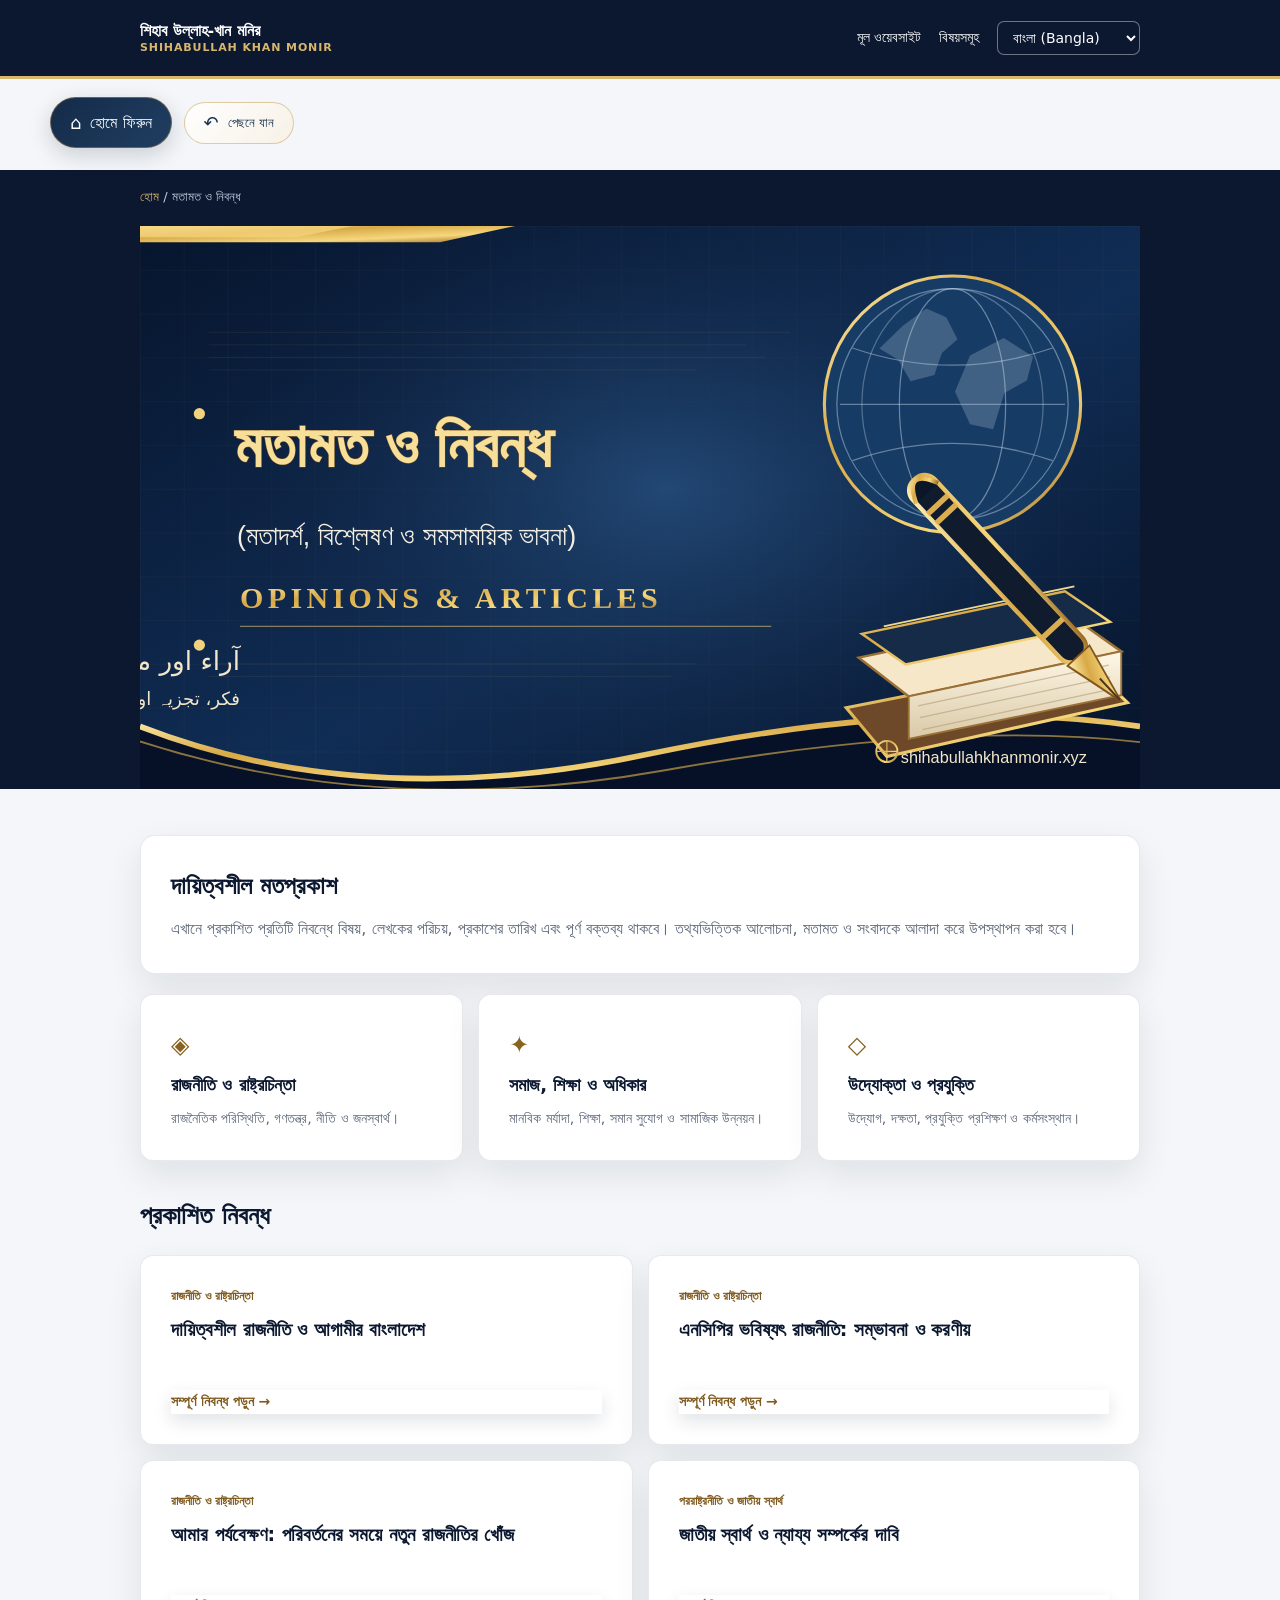
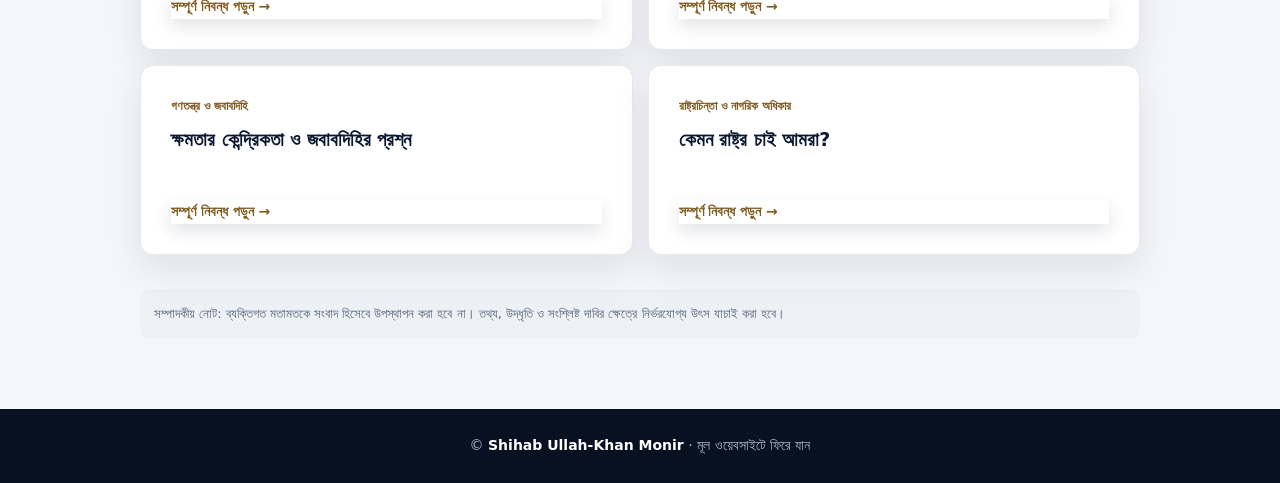
==== blog/index.html @ e106c121 "Refine premium responsive visual design" ====
<!doctype html>
<html lang="bn">
<head>
<script id="site-language-bootstrap">
(function(){try{var l=localStorage.getItem("site-language")||localStorage.getItem("siteLang")||"bn";if(["bn","en","ur","ar"].indexOf(l)<0)l="bn";document.documentElement.lang=l;document.documentElement.dir=(l==="ar"||l==="ur")?"rtl":"ltr";document.documentElement.setAttribute("data-site-lang",l);}catch(e){}})();
</script>
<meta charset="utf-8">
<meta name="viewport" content="width=device-width,initial-scale=1">
<meta name="description" content="শিহাব উল্লাহ-খান মনিরের রাজনৈতিক মতামত, সামাজিক বিশ্লেষণ, শিক্ষা, অধিকার, উদ্যোক্তা ও প্রযুক্তি বিষয়ে নিবন্ধ।">
<meta name="robots" content="index,follow,max-image-preview:large">
<meta name="author" content="Shihab Ullah-Khan Monir">
<link rel="canonical" href="https://shihabullahkhanmonir.xyz/blog/">
<meta property="og:type" content="website">
<meta property="og:locale" content="bn_BD">
<meta property="og:title" content="মতামত ও নিবন্ধ | Shihab Ullah-Khan Monir">
<meta name="twitter:title" content="মতামত ও নিবন্ধ | Shihab Ullah-Khan Monir">
<meta property="og:description" content="রাজনীতি, সমাজ, শিক্ষা ও উদ্যোক্তা-উন্নয়ন নিয়ে লেখা ও বিশ্লেষণ।">
<meta name="twitter:description" content="রাজনীতি, সমাজ, শিক্ষা ও উদ্যোক্তা-উন্নয়ন নিয়ে লেখা ও বিশ্লেষণ।">
<meta property="og:url" content="https://shihabullahkhanmonir.xyz/blog/">
<meta property="og:image" content="https://i.ibb.co.com/jk6SGzb1/1bab89fd2b944e85a7464611a137924f-1.webp">
<meta name="twitter:image" content="https://i.ibb.co.com/jk6SGzb1/1bab89fd2b944e85a7464611a137924f-1.webp">
<meta name="twitter:card" content="summary">
<meta name="theme-color" content="#0b1830">
<title>মতামত ও নিবন্ধ | Shihab Ullah-Khan Monir</title>
<script type="application/ld+json">
{"@context":"https://schema.org","@type":"CollectionPage","name":"মতামত ও নিবন্ধ","url":"https://shihabullahkhanmonir.xyz/blog/","description":"শিহাব উল্লাহ-খান মনিরের রাজনৈতিক মতামত, সামাজিক বিশ্লেষণ ও নিবন্ধ।","author":{"@type":"Person","name":"Shihab Ullah-Khan Monir","url":"https://shihabullahkhanmonir.xyz/"},"hasPart":[{"@type":"BlogPosting","headline":"দায়িত্বশীল রাজনীতি ও আগামীর বাংলাদেশ","url":"https://shihabullahkhanmonir.xyz/blog/responsible-politics-future-bangladesh/"},{"@type":"BlogPosting","headline":"এনসিপির ভবিষ্যৎ রাজনীতি: সম্ভাবনা ও করণীয়","url":"https://shihabullahkhanmonir.xyz/blog/ncp-future-politics/"},{"@type":"BlogPosting","headline":"আমার পর্যবেক্ষণ: পরিবর্তনের সময়ে নতুন রাজনীতির খোঁজ","url":"https://shihabullahkhanmonir.xyz/blog/new-politics-in-time-of-change/"},{"@type":"BlogPosting","headline":"জাতীয় স্বার্থ ও ন্যায্য সম্পর্কের দাবি","url":"https://shihabullahkhanmonir.xyz/blog/national-interest-fair-relations/"},{"@type":"BlogPosting","headline":"ক্ষমতার কেন্দ্রিকতা ও জবাবদিহির প্রশ্ন","url":"https://shihabullahkhanmonir.xyz/blog/concentration-of-power-accountability/"},{"@type":"BlogPosting","headline":"কেমন রাষ্ট্র চাই আমরা?","url":"https://shihabullahkhanmonir.xyz/blog/what-kind-of-state-we-want/"}]}
</script>
<style>
:root{--navy:#0b1830;--navy2:#142b4a;--gold:#d8b66e;--ink:#18243a;--muted:#5d687a;--bg:#f4f6f9;--line:#e4e8ef}
*{box-sizing:border-box}body{margin:0;background:var(--bg);color:var(--ink);font:16px/1.85 system-ui,-apple-system,"Noto Sans Bengali","Hind Siliguri",sans-serif}a{color:inherit;text-decoration:none}.wrap{width:min(1000px,92%);margin:auto}
header{background:var(--navy);color:white;border-bottom:3px solid var(--gold)}.nav{min-height:76px;display:flex;align-items:center;justify-content:space-between;gap:15px}.brand{font-weight:800;line-height:1.35}.brand small{display:block;color:var(--gold);font-size:11px;letter-spacing:.08em}.navlinks{display:flex;align-items:center;gap:18px;font-size:14px}.navlinks a:hover{color:var(--gold)}button{cursor:pointer;background:transparent;color:white;border:1px solid #ffffff66;border-radius:7px;padding:7px 11px}
.hero{background:#0b1830;color:white;padding:0}.hero-banner{display:block;width:100%;height:auto;aspect-ratio:16/9;object-fit:cover}.sr-only{position:absolute;width:1px;height:1px;padding:0;margin:-1px;overflow:hidden;clip:rect(0,0,0,0);white-space:nowrap;border:0}.eyebrow{color:var(--gold);font-size:12px;font-weight:800;letter-spacing:.14em}.hero h1{font-size:clamp(34px,5vw,54px);line-height:1.2;margin:12px 0}.hero p{color:#d4deeb;max-width:700px;margin:0}.crumb{font-size:13px;color:#c1ccdc;margin-bottom:18px}.crumb a{color:var(--gold)}
main{padding:46px 0 70px}.intro{background:white;border:1px solid var(--line);border-radius:15px;padding:25px;margin-bottom:20px}.intro h2{color:var(--navy);margin:0 0 8px;font-size:24px}.intro p{color:var(--muted);margin:0}
.topics{display:grid;grid-template-columns:repeat(3,1fr);gap:15px;margin:20px 0 28px}.topic{background:white;border:1px solid var(--line);border-radius:13px;padding:20px}.topic .icon{color:#876321;font-size:24px}.topic h3{margin:5px 0;color:var(--navy);font-size:18px}.topic p{margin:0;color:var(--muted);font-size:14px}
.empty{background:white;border:1px dashed #bdc8d7;border-radius:15px;text-align:center;padding:38px 24px}.empty .mark{font-size:38px;color:#876321}.empty h2{color:var(--navy);margin:8px 0}.empty p{color:var(--muted);max-width:650px;margin:0 auto 18px}.btn{display:inline-block;background:var(--gold);color:#13213a;padding:10px 17px;border-radius:7px;font-weight:800}
.notice{font-size:13px;color:#59677d;background:#edf1f6;border-radius:9px;padding:14px;margin-top:20px}footer{background:#071121;color:#aeb9ca;text-align:center;padding:25px 0;font-size:14px}footer b{color:white}
@media(max-width:700px){.nav{padding:12px 0;align-items:flex-start;flex-direction:column}.navlinks{flex-wrap:wrap;gap:12px}.topics{grid-template-columns:1fr}.hero{padding:52px 0}.intro{padding:20px}}.rtl{direction:rtl;text-align:right;font-family:system-ui,"Noto Nastaliq Urdu","Noto Naskh Arabic",Tahoma,serif}.rtl .nav,.rtl .navlinks{direction:rtl}.rtl .article-card,.rtl .topic,.rtl .intro{text-align:right}.rtl .hero-banner{direction:ltr}

.articles{margin:34px 0}.section-title{font-size:25px;color:var(--navy);margin:0 0 17px}.article-grid{display:grid;grid-template-columns:repeat(2,minmax(0,1fr));gap:15px}.article-card{background:white;border:1px solid var(--line);border-radius:13px;padding:21px;display:flex;flex-direction:column;min-height:190px}.article-category{font-size:12px;color:#805b20;font-weight:800}.article-card h3{font-size:19px;line-height:1.55;color:var(--navy);margin:9px 0 18px}.read-more{margin-top:auto;color:#805b20;font-weight:800;font-size:14px}.article-card a:hover{text-decoration:underline}.empty{display:none}@media(max-width:700px){.article-grid{grid-template-columns:1fr}}
.lang{cursor:pointer;background:#0b1830;color:#fff;border:1px solid #ffffff66;border-radius:7px;padding:7px 11px;font:inherit}.lang option{background:#0b1830;color:#fff}
.page-backbar{width:min(1180px,calc(100% - 32px));margin:18px auto 22px;display:flex;align-items:center;gap:12px;flex-wrap:wrap;position:relative;z-index:2}.page-backbar a,.page-backbar button{appearance:none;border:1px solid rgba(190,150,75,.48);border-radius:999px;padding:11px 19px;display:inline-flex;align-items:center;gap:9px;text-decoration:none;font:600 14px/1.2 inherit;cursor:pointer;transition:transform .2s ease,box-shadow .2s ease}.page-back-home{color:#fff!important;background:linear-gradient(135deg,#142b49,#203e61);box-shadow:0 7px 22px rgba(9,25,45,.18)}.page-back-previous{color:#18324f!important;background:linear-gradient(135deg,#fff,#f7f1e6)}.page-backbar a:hover,.page-backbar button:hover{transform:translateY(-2px);box-shadow:0 10px 25px rgba(9,25,45,.2)}.page-backbar .back-icon{font-size:18px;line-height:1}@media(max-width:600px){.page-backbar{width:calc(100% - 24px);margin:13px auto 18px;gap:8px}.page-backbar a,.page-backbar button{padding:10px 14px;font-size:13px}}

/* Premium visual refinement — preserves all content, links and brand assets */
:root{--premium-shadow:0 14px 36px rgba(8,20,38,.09);--premium-shadow-hover:0 20px 44px rgba(8,20,38,.15);--premium-gold-soft:rgba(216,182,110,.22)}
html{scroll-padding-top:84px}
body{font-family:"Hind Siliguri","Noto Sans Bengali",system-ui,sans-serif;line-height:1.7;text-rendering:optimizeLegibility;-webkit-font-smoothing:antialiased}
:lang(bn),:lang(en){font-family:"Hind Siliguri","Noto Sans Bengali",system-ui,sans-serif}
:lang(ur){font-family:"Noto Nastaliq Urdu","Noto Naskh Arabic",Tahoma,serif;line-height:1.9}
:lang(ar){font-family:"Noto Naskh Arabic",Tahoma,serif;line-height:1.85}
h1,h2,h3{font-weight:800;text-wrap:pretty}
p{line-height:1.75}
button,.btn,.blogLink,.read-more,.read,.page-backbar a,.page-backbar button,.socialCard,.card,.panel,.topic,.article-card,.item,.event,.value,.blogTopic,.blogFeature,.galleryItem{transition:all .25s ease}
.btn,.blogLink,.read-more,.read{box-shadow:0 7px 18px rgba(11,24,48,.12)}
.btn:hover,.blogLink:hover,.read-more:hover,.read:hover{transform:translateY(-2px);box-shadow:0 12px 25px rgba(11,24,48,.18)}
.card:hover,.panel:hover,.topic:hover,.article-card:hover,.item:hover,.event:hover,.value:hover,.blogTopic:hover,.galleryItem:hover{border-color:rgba(216,182,110,.72);box-shadow:var(--premium-shadow-hover);transform:translateY(-2px)}
:where(a,button,select,input,textarea):focus-visible{outline:3px solid rgba(216,182,110,.9);outline-offset:3px}
.photo{border:2px solid var(--g, var(--gold,#d8b66e));box-shadow:0 0 0 5px rgba(216,182,110,.12),0 18px 52px rgba(0,0,0,.34),0 0 32px rgba(216,182,110,.2)}
.profilePhoto{filter:saturate(1.04) contrast(1.02)}
.heroGrid{padding-top:clamp(58px,7vw,92px);padding-bottom:clamp(58px,7vw,92px);gap:clamp(28px,4vw,52px)}
.latin{font-family:Georgia,"Times New Roman",serif;letter-spacing:.005em;line-height:1.3}
.panel,.card,.article-card,.topic,.intro,.article,.item,.galleryItem,.blogIntro{box-shadow:var(--premium-shadow);border-color:rgba(20,43,74,.1)}
.panel,.card,.article-card,.topic,.intro,.article,.blogIntro{padding:clamp(20px,2.5vw,30px)}
section{scroll-margin-top:82px}
.article-card img{aspect-ratio:16/9;object-fit:cover;height:auto;min-height:0}
.article-card{align-items:stretch}
.contactCard[href^="https://wa.me/"]{border-color:rgba(37,211,102,.28)}
.contactCard[href^="https://wa.me/"]:hover{border-color:#25d366;background:#f4fff8}
footer{line-height:1.7}
.rtl{font-family:"Noto Naskh Arabic","Noto Nastaliq Urdu",Tahoma,serif;line-height:1.9}
.rtl :lang(ar){font-family:"Noto Naskh Arabic",Tahoma,serif}
.rtl :lang(ur){font-family:"Noto Nastaliq Urdu","Noto Naskh Arabic",Tahoma,serif}
@media(max-width:700px){body{font-size:16px}.wrap{width:min(100% - 32px,1000px)}section{padding:clamp(42px,9vw,58px) 0}.head,.sectionHead{margin-bottom:26px}.panel,.card,.article-card,.topic,.intro,.article,.blogIntro{padding:20px}.article-card{grid-template-columns:minmax(0,1fr);gap:16px}.article-card img{width:100%;aspect-ratio:16/9;height:auto;max-height:none;object-fit:cover}.item{gap:11px}.btn,.blogLink,.read-more,.read{min-height:42px;display:inline-flex;align-items:center;justify-content:center}.heroGrid{padding-top:48px;padding-bottom:58px}.photo{width:min(270px,78vw)}}
@media(max-width:420px){.wrap{width:calc(100% - 28px)}.heroActions{align-items:stretch}.heroActions .btn{flex:1 1 100%;text-align:center}.facts{grid-template-columns:1fr}.contact{gap:12px}.socialCard{padding:13px;gap:11px}.item{padding:14px 13px}.number{flex-basis:32px;width:32px;height:32px}}
@media(prefers-reduced-motion:reduce){*,*::before,*::after{transition:none!important;scroll-behavior:auto!important}}

</style>
</head>
<body>
<header><div class="wrap nav"><a class="brand" href="../">শিহাব উল্লাহ-খান মনির<small>SHIHABULLAH KHAN MONIR</small></a><nav class="navlinks"><a href="../" data-bn="মূল ওয়েবসাইট" data-ur="مرکزی ویب سائٹ" data-en="Home" data-ar="الرئيسية" data-ar="الرئيسية">মূল ওয়েবসাইট</a><a href="#topics" data-bn="বিষয়সমূহ" data-ur="موضوعات" data-en="Topics" data-ar="الموضوعات">বিষয়সমূহ</a><select id="lang" class="lang notranslate" aria-label="ভাষা নির্বাচন করুন" translate="no"><option value="bn" translate="no" class="notranslate">বাংলা (Bangla)</option><option value="en" translate="no" class="notranslate">English</option><option value="ur" translate="no" class="notranslate">اردو (Urdu)</option><option value="ar" translate="no" class="notranslate">العربية (Arabic)</option></select></nav></div></header><div class="page-backbar" aria-label="Page navigation"><a class="page-back-home" href="/"><span class="back-icon" aria-hidden="true">⌂</span><span data-bn="হোমে ফিরুন" data-en="Back to Home" data-ar="العودة إلى الصفحة الرئيسية" data-ar="العودة إلى الصفحة الرئيسية" data-ur="مرکزی صفحے پر واپس جائیں">হোমে ফিরুন</span></a><button class="page-back-previous" type="button" data-go-back><span class="back-icon" aria-hidden="true">↶</span><span data-bn="পেছনে যান" data-en="Go Back" data-ar="رجوع" data-ar="رجوع" data-ur="پیچھے جائیں">পেছনে যান</span></button></div>
<section class="hero"><div class="wrap"><div class="crumb" style="padding-top:16px"><a href="../" data-bn="হোম" data-ur="ہوم" data-en="Home" data-ar="الرئيسية" data-ar="الرئيسية">হোম</a> / <span data-bn="মতামত ও নিবন্ধ" data-ur="آراء اور مضامین" data-en="Articles & Opinions" data-ar="المقالات والآراء">মতামত ও নিবন্ধ</span></div><img class="hero-banner" src="../images/blog-editorial-banner.svg" alt="মতামত ও নিবন্ধ — মতাদর্শ, বিশ্লেষণ ও সমসাময়িক ভাবনা | OPINIONS & ARTICLES | shihabullahkhanmonir.xyz" width="1600" height="900" fetchpriority="high" decoding="async"><h1 class="sr-only">মতামত ও নিবন্ধ — OPINIONS &amp; ARTICLES</h1></div></section>
<main class="wrap"><section class="intro"><h2 data-bn="দায়িত্বশীল মতপ্রকাশ" data-ur="ذمہ دارانہ اظہارِ رائے" data-en="Responsible expression" data-ar="تعبير مسؤول">দায়িত্বশীল মতপ্রকাশ</h2><p data-bn="এখানে প্রকাশিত প্রতিটি নিবন্ধে বিষয়, লেখকের পরিচয়, প্রকাশের তারিখ এবং পূর্ণ বক্তব্য থাকবে। তথ্যভিত্তিক আলোচনা, মতামত ও সংবাদকে আলাদা করে উপস্থাপন করা হবে।" data-ur="یہاں شائع ہونے والے ہر مضمون میں موضوع، مصنف کا تعارف، اشاعت کی تاریخ اور مکمل متن شامل ہوگا۔ معلوماتی گفتگو، ذاتی رائے اور خبروں کو الگ الگ پیش کیا جائے گا۔" data-en="Each published article will include its topic, author, publication date and full text. Factual reporting, analysis and personal opinion will be clearly distinguished." data-ar="ستتضمن كل مقالة منشورة موضوعها واسم كاتبها وتاريخ نشرها ونصها الكامل. وسيتم التمييز بوضوح بين التقارير الواقعية والتحليل والرأي الشخصي.">এখানে প্রকাশিত প্রতিটি নিবন্ধে বিষয়, লেখকের পরিচয়, প্রকাশের তারিখ এবং পূর্ণ বক্তব্য থাকবে। তথ্যভিত্তিক আলোচনা, মতামত ও সংবাদকে আলাদা করে উপস্থাপন করা হবে।</p></section>
<section id="topics" class="topics" aria-label="নিবন্ধের বিষয়"><article class="topic"><div class="icon">◈</div><h3 data-bn="রাজনীতি ও রাষ্ট্রচিন্তা" data-ur="سیاست اور ریاستی فکر" data-en="Politics & Public Affairs" data-ar="السياسة والشؤون العامة">রাজনীতি ও রাষ্ট্রচিন্তা</h3><p data-bn="রাজনৈতিক পরিস্থিতি, গণতন্ত্র, নীতি ও জনস্বার্থ।" data-ur="سیاسی صورتحال، جمہوریت، پالیسی اور عوامی مفاد۔" data-en="Political developments, democracy, public policy and public interest." data-ar="التطورات السياسية والديمقراطية والسياسات العامة والمصلحة العامة." data-ar="التطورات السياسية والديمقراطية والسياسات العامة والمصلحة العامة.">রাজনৈতিক পরিস্থিতি, গণতন্ত্র, নীতি ও জনস্বার্থ।</p></article><article class="topic"><div class="icon">✦</div><h3 data-bn="সমাজ, শিক্ষা ও অধিকার" data-ur="معاشرہ، تعلیم اور حقوق" data-en="Society, Education & Rights" data-ar="المجتمع والتعليم والحقوق">সমাজ, শিক্ষা ও অধিকার</h3><p data-bn="মানবিক মর্যাদা, শিক্ষা, সমান সুযোগ ও সামাজিক উন্নয়ন।" data-ur="انسانی وقار، تعلیم، مساوی مواقع اور سماجی ترقی۔" data-en="Human dignity, education, equal opportunity and social development." data-ar="كرامة الإنسان والتعليم وتكافؤ الفرص والتنمية الاجتماعية." data-ar="كرامة الإنسان والتعليم وتكافؤ الفرص والتنمية الاجتماعية.">মানবিক মর্যাদা, শিক্ষা, সমান সুযোগ ও সামাজিক উন্নয়ন।</p></article><article class="topic"><div class="icon">◇</div><h3 data-bn="উদ্যোক্তা ও প্রযুক্তি" data-ur="کاروبار اور ٹیکنالوجی" data-en="Entrepreneurship & Technology" data-ar="ريادة الأعمال والتكنولوجيا">উদ্যোক্তা ও প্রযুক্তি</h3><p data-bn="উদ্যোগ, দক্ষতা, প্রযুক্তি প্রশিক্ষণ ও কর্মসংস্থান।" data-ur="اقدامات، مہارتیں، ٹیکنالوجی کی تربیت اور روزگار۔" data-en="Initiatives, skills, technology training and employment." data-ar="المبادرات والمهارات والتدريب التقني والتوظيف." data-ar="المبادرات والمهارات والتدريب التقني والتوظيف.">উদ্যোগ, দক্ষতা, প্রযুক্তি প্রশিক্ষণ ও কর্মসংস্থান।</p></article></section>
<section class="articles" aria-label="প্রকাশিত নিবন্ধ"><h2 class="section-title" data-bn="প্রকাশিত নিবন্ধ" data-ur="شائع شدہ مضامین" data-en="Published articles" data-ar="المقالات المنشورة">প্রকাশিত নিবন্ধ</h2><div class="article-grid"><article class="article-card"><div class="article-category" data-bn="রাজনীতি ও রাষ্ট্রচিন্তা" data-ur="سیاست اور ریاستی فکر" data-en="Politics & Public Affairs" data-ar="السياسة والشؤون العامة">রাজনীতি ও রাষ্ট্রচিন্তা</div><h3><a href="./responsible-politics-future-bangladesh/" data-bn="দায়িত্বশীল রাজনীতি ও আগামীর বাংলাদেশ" data-ur="ذمہ دار سیاست اور بنگلہ دیش کا مستقبل" data-en="Responsible Politics and the Bangladesh of Tomorrow" data-ar="سياسة مسؤولة وبنغلاديش الغد" data-ar="سياسة مسؤولة وبنغلاديش الغد">দায়িত্বশীল রাজনীতি ও আগামীর বাংলাদেশ</a></h3><a class="read-more" href="./responsible-politics-future-bangladesh/" data-bn="সম্পূর্ণ নিবন্ধ পড়ুন →" data-ur="مکمل مضمون پڑھیں ←" data-en="Read full article →" data-ar="اقرأ المقال كاملاً ←">সম্পূর্ণ নিবন্ধ পড়ুন →</a></article><article class="article-card"><div class="article-category" data-bn="রাজনীতি ও রাষ্ট্রচিন্তা" data-ur="سیاست اور ریاستی فکر" data-en="Politics & Public Affairs" data-ar="السياسة والشؤون العامة">রাজনীতি ও রাষ্ট্রচিন্তা</div><h3><a href="./ncp-future-politics/" data-bn="এনসিপির ভবিষ্যৎ রাজনীতি: সম্ভাবনা ও করণীয়" data-ur="این سی پی کی مستقبل کی سیاست: امکانات اور لائحۂ عمل" data-en="The NCP’s Political Future: Prospects and Priorities" data-ar="المستقبل السياسي لحزب المواطنين الوطني: الآفاق والأولويات">এনসিপির ভবিষ্যৎ রাজনীতি: সম্ভাবনা ও করণীয়</a></h3><a class="read-more" href="./ncp-future-politics/" data-bn="সম্পূর্ণ নিবন্ধ পড়ুন →" data-ur="مکمل مضمون پڑھیں ←" data-en="Read full article →" data-ar="اقرأ المقال كاملاً ←">সম্পূর্ণ নিবন্ধ পড়ুন →</a></article><article class="article-card"><div class="article-category" data-bn="রাজনীতি ও রাষ্ট্রচিন্তা" data-ur="سیاست اور ریاستی فکر" data-en="Politics & Public Affairs" data-ar="السياسة والشؤون العامة">রাজনীতি ও রাষ্ট্রচিন্তা</div><h3><a href="./new-politics-in-time-of-change/" data-bn="আমার পর্যবেক্ষণ: পরিবর্তনের সময়ে নতুন রাজনীতির খোঁজ" data-ur="میرا مشاہدہ: تبدیلی کے دور میں نئی سیاست کی تلاش" data-en="My Observations: Searching for a New Politics in a Time of Change" data-ar="ملاحظاتي: البحث عن سياسة جديدة في زمن التغيير">আমার পর্যবেক্ষণ: পরিবর্তনের সময়ে নতুন রাজনীতির খোঁজ</a></h3><a class="read-more" href="./new-politics-in-time-of-change/" data-bn="সম্পূর্ণ নিবন্ধ পড়ুন →" data-ur="مکمل مضمون پڑھیں ←" data-en="Read full article →" data-ar="اقرأ المقال كاملاً ←">সম্পূর্ণ নিবন্ধ পড়ুন →</a></article><article class="article-card"><div class="article-category" data-bn="পররাষ্ট্রনীতি ও জাতীয় স্বার্থ" data-ur="خارجہ پالیسی اور قومی مفاد" data-en="Foreign Policy & National Interest" data-ar="السياسة الخارجية والمصلحة الوطنية">পররাষ্ট্রনীতি ও জাতীয় স্বার্থ</div><h3><a href="./national-interest-fair-relations/" data-bn="জাতীয় স্বার্থ ও ন্যায্য সম্পর্কের দাবি" data-ur="قومی مفاد اور منصفانہ تعلقات کا مطالبہ" data-en="The Case for National Interest and Fair Relations" data-ar="الدفاع عن المصلحة الوطنية والعلاقات العادلة" data-ar="الدفاع عن المصلحة الوطنية والعلاقات العادلة">জাতীয় স্বার্থ ও ন্যায্য সম্পর্কের দাবি</a></h3><a class="read-more" href="./national-interest-fair-relations/" data-bn="সম্পূর্ণ নিবন্ধ পড়ুন →" data-ur="مکمل مضمون پڑھیں ←" data-en="Read full article →" data-ar="اقرأ المقال كاملاً ←">সম্পূর্ণ নিবন্ধ পড়ুন →</a></article><article class="article-card"><div class="article-category" data-bn="গণতন্ত্র ও জবাবদিহি" data-ur="جمہوریت اور جواب دہی" data-en="Democracy & Accountability" data-ar="الديمقراطية والمساءلة" data-ar="الديمقراطية والمساءلة">গণতন্ত্র ও জবাবদিহি</div><h3><a href="./concentration-of-power-accountability/" data-bn="ক্ষমতার কেন্দ্রিকতা ও জবাবদিহির প্রশ্ন" data-ur="اختیارات کا ارتکاز اور جواب دہی کا سوال" data-en="Concentration of Power and the Question of Accountability" data-ar="تركيز السلطة ومسألة المساءلة" data-ar="تركيز السلطة ومسألة المساءلة">ক্ষমতার কেন্দ্রিকতা ও জবাবদিহির প্রশ্ন</a></h3><a class="read-more" href="./concentration-of-power-accountability/" data-bn="সম্পূর্ণ নিবন্ধ পড়ুন →" data-ur="مکمل مضمون پڑھیں ←" data-en="Read full article →" data-ar="اقرأ المقال كاملاً ←">সম্পূর্ণ নিবন্ধ পড়ুন →</a></article><article class="article-card"><div class="article-category" data-bn="রাষ্ট্রচিন্তা ও নাগরিক অধিকার" data-ur="ریاستی فکر اور شہری حقوق" data-en="State Philosophy & Citizens’ Rights" data-ar="فلسفة الدولة وحقوق المواطنين" data-ar="فلسفة الدولة وحقوق المواطنين">রাষ্ট্রচিন্তা ও নাগরিক অধিকার</div><h3><a href="./what-kind-of-state-we-want/" data-bn="কেমন রাষ্ট্র চাই আমরা?" data-ur="ہم کیسی ریاست چاہتے ہیں؟" data-en="What Kind of State Do We Want?" data-ar="أيّ دولة نريد؟" data-ar="أيّ دولة نريد؟" data-ar="أيّ دولة نريد؟">কেমন রাষ্ট্র চাই আমরা?</a></h3><a class="read-more" href="./what-kind-of-state-we-want/" data-bn="সম্পূর্ণ নিবন্ধ পড়ুন →" data-ur="مکمل مضمون پڑھیں ←" data-en="Read full article →" data-ar="اقرأ المقال كاملاً ←">সম্পূর্ণ নিবন্ধ পড়ুন →</a></article></div></section>
<div class="notice" data-bn="সম্পাদকীয় নোট: ব্যক্তিগত মতামতকে সংবাদ হিসেবে উপস্থাপন করা হবে না। তথ্য, উদ্ধৃতি ও সংশ্লিষ্ট দাবির ক্ষেত্রে নির্ভরযোগ্য উৎস যাচাই করা হবে।" data-ur="ادارتی نوٹ: ذاتی آراء کو خبر کے طور پر پیش نہیں کیا جائے گا۔ حقائق، اقتباسات اور متعلقہ دعوؤں کے لیے قابلِ اعتماد ذرائع کی تصدیق کی جائے گی۔" data-en="Editorial note: Personal opinions will not be presented as news. Reliable sources will be checked for factual claims, quotations and supporting information." data-ar="ملاحظة تحريرية: لن تُعرض الآراء الشخصية على أنها أخبار. وسيتم التحقق من المصادر الموثوقة للادعاءات الواقعية والاقتباسات والمعلومات الداعمة.">সম্পাদকীয় নোট: ব্যক্তিগত মতামতকে সংবাদ হিসেবে উপস্থাপন করা হবে না। তথ্য, উদ্ধৃতি ও সংশ্লিষ্ট দাবির ক্ষেত্রে নির্ভরযোগ্য উৎস যাচাই করা হবে।</div></main>
<footer>© <b>Shihab Ullah-Khan Monir</b> · <a href="../" data-bn="মূল ওয়েবসাইটে ফিরে যান" data-ur="مرکزی ویب سائٹ پر واپس جائیں" data-en="Return to homepage" data-ar="العودة إلى الصفحة الرئيسية">মূল ওয়েবসাইটে ফিরে যান</a></footer>
<script>
(()=>{const button=document.getElementById("lang");let language="bn";function setLanguage(next){language=["bn","en","ur","ar"].includes(next)?next:"bn";document.documentElement.lang=language;document.documentElement.dir=(language==="ur"||language==="ar")?"rtl":"ltr";document.body.classList.toggle("rtl",language==="ur"||language==="ar");document.querySelectorAll("[data-bn]").forEach(el=>{el.textContent=(el.getAttribute("data-"+language)||el.getAttribute("data-bn"))});button.value=language;try{localStorage.setItem("site-language",language)}catch(e){}}button.addEventListener("change",()=>setLanguage(button.value));let saved="bn";try{saved=localStorage.getItem("site-language")||"bn"}catch(e){}setLanguage(saved);})();
</script>


<script id="reliable-go-back">
(function(){
  "use strict";
  var backButton=document.querySelector("[data-go-back]");
  if(!backButton)return;
  var homeUrl="https://shihabullahkhanmonir.xyz/";
  backButton.addEventListener("click",function(){
    var sameDomainReferrer=false;
    try{
      if(document.referrer){
        sameDomainReferrer=new URL(document.referrer).hostname===window.location.hostname;
      }
    }catch(error){}
    if(window.history.length>1&&sameDomainReferrer){
      var currentUrl=window.location.href;
      window.history.back();
      window.setTimeout(function(){
        if(window.location.href===currentUrl){window.location.replace(homeUrl);}
      },800);
    }else{
      window.location.assign(homeUrl);
    }
  });
})();
</script>

<script id="site-title-localization">(function(){var titles={"bn":"মতামত ও নিবন্ধ | Shihab Ullah-Khan Monir","en":"Opinions & Articles | Shihab Ullah-Khan Monir","ur":"الآراء والمقالات | شهاب الله خان منير","ar":"الآراء والمقالات | شهاب الله خان منير"};var s=document.querySelector("select#lang,select#language");function apply(){var l=(s&&s.value)||"bn";try{l=localStorage.getItem("site-language")||localStorage.getItem("siteLang")||l;}catch(e){}document.title=titles[l]||titles.bn;}apply();if(s)s.addEventListener("change",function(){document.title=titles[s.value]||titles.bn;});})();</script>
</body>
</html>
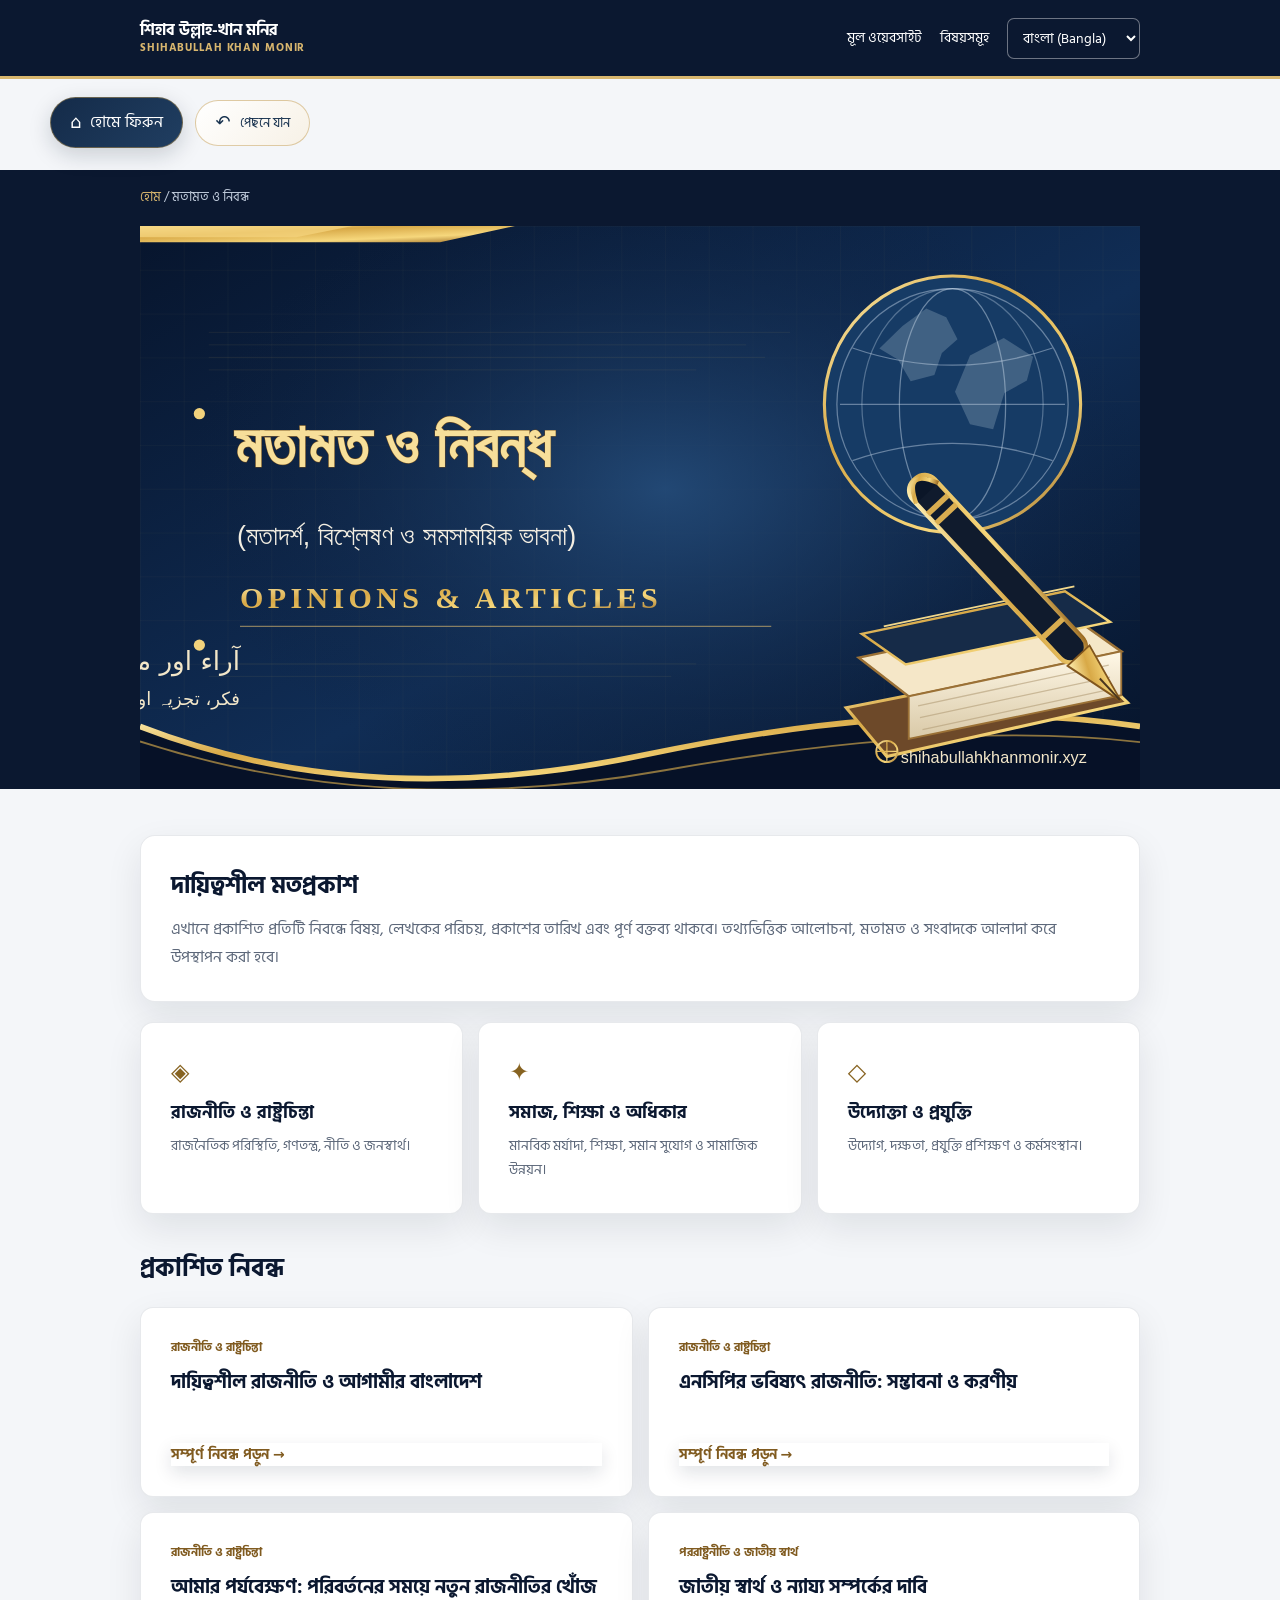
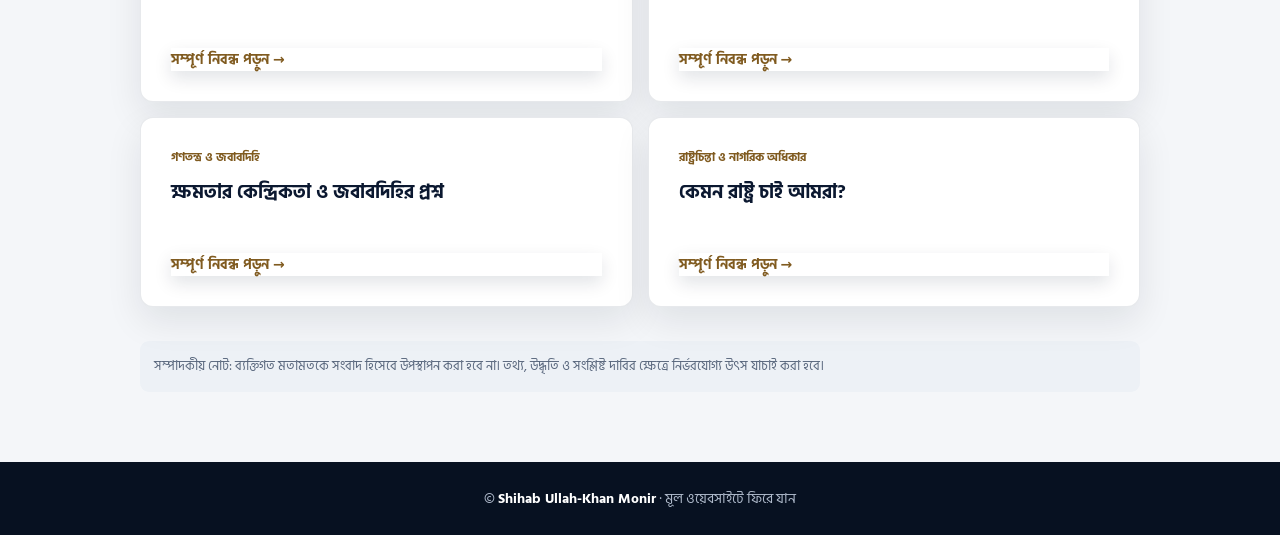
==== commit cadbd1fc: "Load Bengali Arabic and Urdu web fonts" ====
--- a/blog/index.html
+++ b/blog/index.html
@@ -26,6 +26,8 @@
 {"@context":"https://schema.org","@type":"CollectionPage","name":"মতামত ও নিবন্ধ","url":"https://shihabullahkhanmonir.xyz/blog/","description":"শিহাব উল্লাহ-খান মনিরের রাজনৈতিক মতামত, সামাজিক বিশ্লেষণ ও নিবন্ধ।","author":{"@type":"Person","name":"Shihab Ullah-Khan Monir","url":"https://shihabullahkhanmonir.xyz/"},"hasPart":[{"@type":"BlogPosting","headline":"দায়িত্বশীল রাজনীতি ও আগামীর বাংলাদেশ","url":"https://shihabullahkhanmonir.xyz/blog/responsible-politics-future-bangladesh/"},{"@type":"BlogPosting","headline":"এনসিপির ভবিষ্যৎ রাজনীতি: সম্ভাবনা ও করণীয়","url":"https://shihabullahkhanmonir.xyz/blog/ncp-future-politics/"},{"@type":"BlogPosting","headline":"আমার পর্যবেক্ষণ: পরিবর্তনের সময়ে নতুন রাজনীতির খোঁজ","url":"https://shihabullahkhanmonir.xyz/blog/new-politics-in-time-of-change/"},{"@type":"BlogPosting","headline":"জাতীয় স্বার্থ ও ন্যায্য সম্পর্কের দাবি","url":"https://shihabullahkhanmonir.xyz/blog/national-interest-fair-relations/"},{"@type":"BlogPosting","headline":"ক্ষমতার কেন্দ্রিকতা ও জবাবদিহির প্রশ্ন","url":"https://shihabullahkhanmonir.xyz/blog/concentration-of-power-accountability/"},{"@type":"BlogPosting","headline":"কেমন রাষ্ট্র চাই আমরা?","url":"https://shihabullahkhanmonir.xyz/blog/what-kind-of-state-we-want/"}]}
 </script>
 <style>
+@import url('https://fonts.googleapis.com/css2?family=Hind+Siliguri:wght@400;500;600;700;800&family=Noto+Naskh+Arabic:wght@400;500;600;700&family=Noto+Nastaliq+Urdu:wght@400;500;600;700&display=swap');
+
 :root{--navy:#0b1830;--navy2:#142b4a;--gold:#d8b66e;--ink:#18243a;--muted:#5d687a;--bg:#f4f6f9;--line:#e4e8ef}
 *{box-sizing:border-box}body{margin:0;background:var(--bg);color:var(--ink);font:16px/1.85 system-ui,-apple-system,"Noto Sans Bengali","Hind Siliguri",sans-serif}a{color:inherit;text-decoration:none}.wrap{width:min(1000px,92%);margin:auto}
 header{background:var(--navy);color:white;border-bottom:3px solid var(--gold)}.nav{min-height:76px;display:flex;align-items:center;justify-content:space-between;gap:15px}.brand{font-weight:800;line-height:1.35}.brand small{display:block;color:var(--gold);font-size:11px;letter-spacing:.08em}.navlinks{display:flex;align-items:center;gap:18px;font-size:14px}.navlinks a:hover{color:var(--gold)}button{cursor:pointer;background:transparent;color:white;border:1px solid #ffffff66;border-radius:7px;padding:7px 11px}
@@ -69,6 +71,26 @@
 .rtl{font-family:"Noto Naskh Arabic","Noto Nastaliq Urdu",Tahoma,serif;line-height:1.9}
 .rtl :lang(ar){font-family:"Noto Naskh Arabic",Tahoma,serif}
 .rtl :lang(ur){font-family:"Noto Nastaliq Urdu","Noto Naskh Arabic",Tahoma,serif}
+@media(max-width:700px){body{font-size:16px}.wrap{width:min(100% - 32px,1000px)}section{padding:clamp(42px,9vw,58px) 0}.head,.sectionHead{margin-bottom:26px}.panel,.card,.article-card,.topic,.intro,.article,.blogIntro{padding:20px}.article-card{grid-template-columns:minmax(0,1fr);gap:16px}.article-card img{width:100%;aspect-ratio:16/9;height:auto;max-height:none;object-fit:cover}.item{gap:11px}.btn,.blogLink,.read-more,.read{min-height:42px;display:inline-flex;align-items:center;justify-content:center}.heroGrid{padding-top:48px;padding-bottom:58px}.photo{width:min(270px,78vw)}}
+@media(max-width:420px){.wrap{width:calc(100% - 28px)}.heroActions{align-items:stretch}.heroActions .btn{flex:1 1 100%;text-align:center}.facts{grid-template-columns:1fr}.contact{gap:12px}.socialCard{padding:13px;gap:11px}.item{padding:14px 13px}.number{flex-basis:32px;width:32px;height:32px}}
+@media(prefers-reduced-motion:reduce){*,*::before,*::after{transition:none!important;scroll-behavior:auto!important}}
+
+
+/* Premium visual refinement — preserves all content, links and brand assets */
+:root{--premium-shadow:0 14px 36px rgba(8,20,38,.09);--premium-shadow-hover:0 20px 44px rgba(8,20,38,.15)}
+html{scroll-padding-top:84px}body{font-family:"Hind Siliguri","Noto Sans Bengali",system-ui,sans-serif;line-height:1.7;text-rendering:optimizeLegibility;-webkit-font-smoothing:antialiased}
+:lang(bn),:lang(en){font-family:"Hind Siliguri","Noto Sans Bengali",system-ui,sans-serif}:lang(ur){font-family:"Noto Nastaliq Urdu","Noto Naskh Arabic",Tahoma,serif;line-height:1.9}:lang(ar){font-family:"Noto Naskh Arabic",Tahoma,serif;line-height:1.85}
+h1,h2,h3{font-weight:800;text-wrap:pretty}p{line-height:1.75}
+button,.btn,.blogLink,.read-more,.read,.page-backbar a,.page-backbar button,.socialCard,.card,.panel,.topic,.article-card,.item,.event,.value,.blogTopic,.blogFeature,.galleryItem{transition:all .25s ease}
+.btn,.blogLink,.read-more,.read{box-shadow:0 7px 18px rgba(11,24,48,.12)}.btn:hover,.blogLink:hover,.read-more:hover,.read:hover{transform:translateY(-2px);box-shadow:0 12px 25px rgba(11,24,48,.18)}
+.card:hover,.panel:hover,.topic:hover,.article-card:hover,.item:hover,.event:hover,.value:hover,.blogTopic:hover,.galleryItem:hover{border-color:rgba(216,182,110,.72);box-shadow:var(--premium-shadow-hover);transform:translateY(-2px)}
+:where(a,button,select,input,textarea):focus-visible{outline:3px solid rgba(216,182,110,.9);outline-offset:3px}
+.photo{border:2px solid var(--g,var(--gold,#d8b66e));box-shadow:0 0 0 5px rgba(216,182,110,.12),0 18px 52px rgba(0,0,0,.34),0 0 32px rgba(216,182,110,.2)}.profilePhoto{filter:saturate(1.04) contrast(1.02)}
+.heroGrid{padding-top:clamp(58px,7vw,92px);padding-bottom:clamp(58px,7vw,92px);gap:clamp(28px,4vw,52px)}.latin{font-family:Georgia,"Times New Roman",serif;letter-spacing:.005em;line-height:1.3}
+.panel,.card,.article-card,.topic,.intro,.article,.item,.galleryItem,.blogIntro{box-shadow:var(--premium-shadow);border-color:rgba(20,43,74,.1)}.panel,.card,.article-card,.topic,.intro,.article,.blogIntro{padding:clamp(20px,2.5vw,30px)}
+section{scroll-margin-top:82px}.article-card img{aspect-ratio:16/9;object-fit:cover;height:auto;min-height:0}.article-card{align-items:stretch}
+.contactCard[href^="https://wa.me/"]{border-color:rgba(37,211,102,.28)}.contactCard[href^="https://wa.me/"]:hover{border-color:#25d366;background:#f4fff8}footer{line-height:1.7}
+.rtl{font-family:"Noto Naskh Arabic","Noto Nastaliq Urdu",Tahoma,serif;line-height:1.9}.rtl :lang(ar){font-family:"Noto Naskh Arabic",Tahoma,serif}.rtl :lang(ur){font-family:"Noto Nastaliq Urdu","Noto Naskh Arabic",Tahoma,serif}
 @media(max-width:700px){body{font-size:16px}.wrap{width:min(100% - 32px,1000px)}section{padding:clamp(42px,9vw,58px) 0}.head,.sectionHead{margin-bottom:26px}.panel,.card,.article-card,.topic,.intro,.article,.blogIntro{padding:20px}.article-card{grid-template-columns:minmax(0,1fr);gap:16px}.article-card img{width:100%;aspect-ratio:16/9;height:auto;max-height:none;object-fit:cover}.item{gap:11px}.btn,.blogLink,.read-more,.read{min-height:42px;display:inline-flex;align-items:center;justify-content:center}.heroGrid{padding-top:48px;padding-bottom:58px}.photo{width:min(270px,78vw)}}
 @media(max-width:420px){.wrap{width:calc(100% - 28px)}.heroActions{align-items:stretch}.heroActions .btn{flex:1 1 100%;text-align:center}.facts{grid-template-columns:1fr}.contact{gap:12px}.socialCard{padding:13px;gap:11px}.item{padding:14px 13px}.number{flex-basis:32px;width:32px;height:32px}}
 @media(prefers-reduced-motion:reduce){*,*::before,*::after{transition:none!important;scroll-behavior:auto!important}}
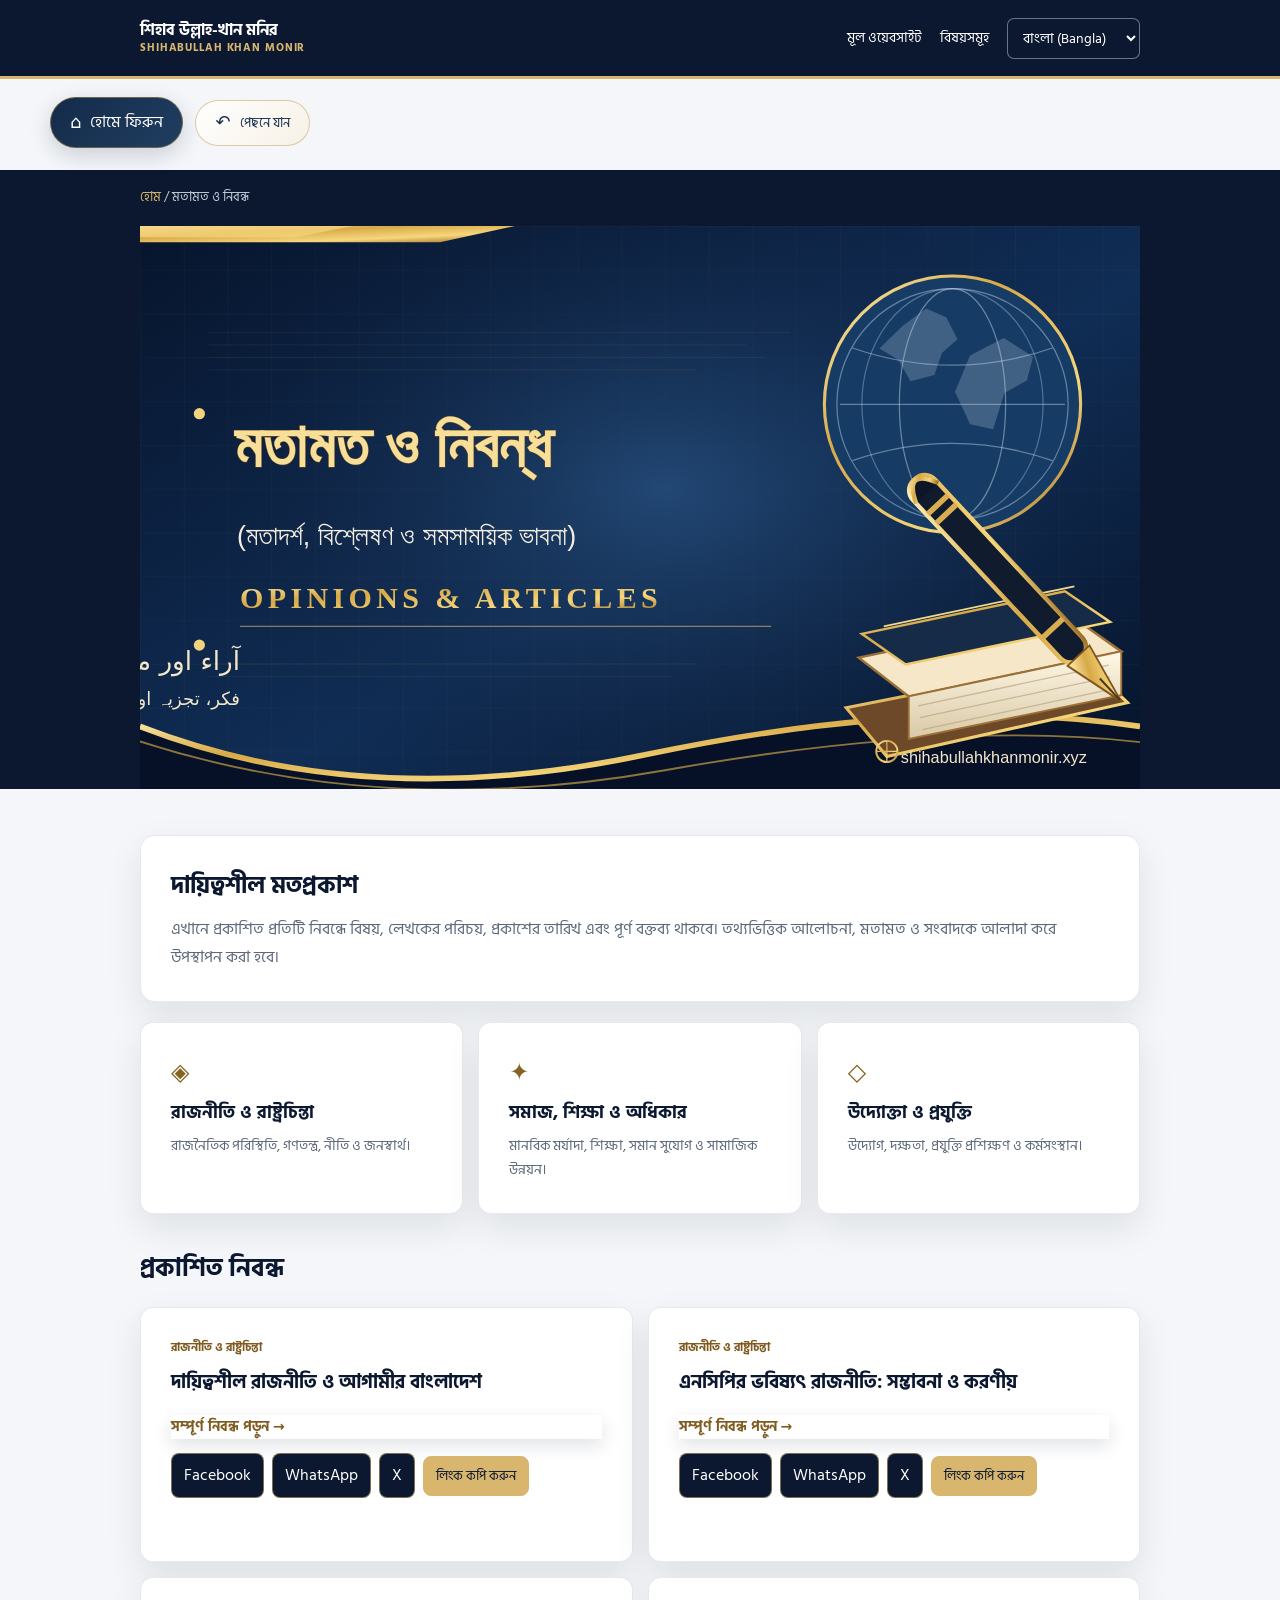
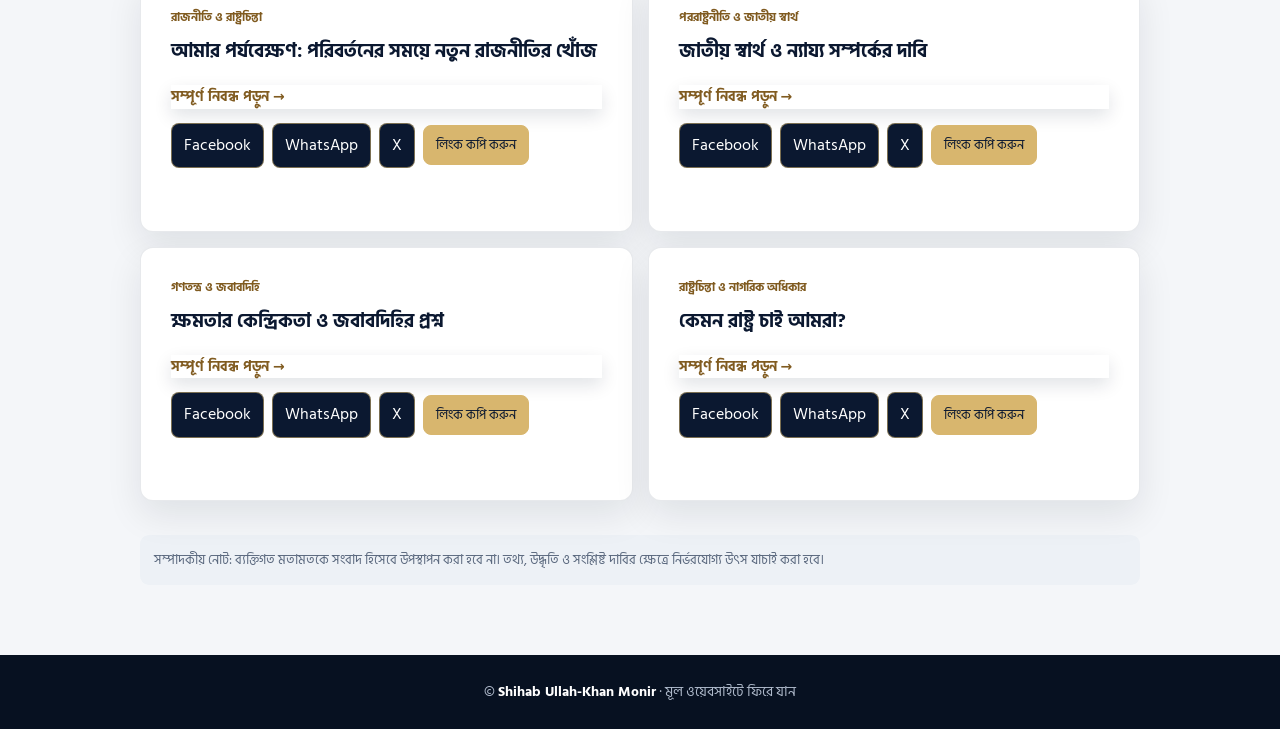
==== commit 2c604985: "Add social sharing and per-page social previews" ====
--- a/blog/index.html
+++ b/blog/index.html
@@ -95,7 +95,30 @@
 @media(max-width:420px){.wrap{width:calc(100% - 28px)}.heroActions{align-items:stretch}.heroActions .btn{flex:1 1 100%;text-align:center}.facts{grid-template-columns:1fr}.contact{gap:12px}.socialCard{padding:13px;gap:11px}.item{padding:14px 13px}.number{flex-basis:32px;width:32px;height:32px}}
 @media(prefers-reduced-motion:reduce){*,*::before,*::after{transition:none!important;scroll-behavior:auto!important}}
 
+
+/* Social sharing controls — navy and gold site theme */
+.share-tools{display:flex;flex-wrap:wrap;align-items:center;gap:8px;margin:14px 0 8px}
+.share-tools a,.share-tools button{appearance:none;display:inline-flex;align-items:center;justify-content:center;gap:7px;min-height:36px;padding:8px 12px;border:1px solid rgba(216,182,110,.55);border-radius:8px;background:#0b1830;color:#fff;font:600 13px/1.2 inherit;text-decoration:none;cursor:pointer;transition:background .18s ease,border-color .18s ease,transform .18s ease}
+.share-tools a:hover,.share-tools button:hover{background:#142b4a;border-color:#d8b66e;transform:translateY(-1px)}
+.share-tools .share-copy{background:#d8b66e;color:#0b1830;border-color:#d8b66e}
+.share-tools .share-native{background:#fff;color:#0b1830}
+.share-tools .share-status{flex-basis:100%;min-height:1.4em;color:#087c54;font-size:12px;font-weight:700}
+.galleryItem .share-tools{padding:0 14px 14px;margin:0}
+.galleryItem .share-tools a,.galleryItem .share-tools button{font-size:12px;padding:7px 10px}
+.rtl .share-tools{direction:rtl;justify-content:flex-start}
+@media(max-width:560px){.share-tools{gap:6px}.share-tools a,.share-tools button{padding:8px 10px;font-size:12px}.galleryItem .share-tools{padding:0 10px 12px}}
+
 </style>
+<meta property="og:title" content="মতামত ও নিবন্ধ | Shihab Ullah-Khan Monir">
+<meta property="og:description" content="রাজনীতি, সমাজ, শিক্ষা ও উদ্যোক্তা-উন্নয়ন নিয়ে লেখা ও বিশ্লেষণ।">
+<meta property="og:image" content="https://i.ibb.co.com/jk6SGzb1/1bab89fd2b944e85a7464611a137924f-1.webp">
+<meta property="og:url" content="https://shihabullahkhanmonir.xyz/blog/">
+<meta name="twitter:card" content="summary_large_image">
+<meta name="twitter:title" content="মতামত ও নিবন্ধ | Shihab Ullah-Khan Monir">
+<meta name="twitter:description" content="রাজনীতি, সমাজ, শিক্ষা ও উদ্যোক্তা-উন্নয়ন নিয়ে লেখা ও বিশ্লেষণ।">
+<meta name="twitter:image" content="https://i.ibb.co.com/jk6SGzb1/1bab89fd2b944e85a7464611a137924f-1.webp">
+<meta property="og:site_name" content="Shihab Ullah-Khan Monir">
+<meta property="og:image:alt" content="Shihab Ullah-Khan Monir">
 </head>
 <body>
 <header><div class="wrap nav"><a class="brand" href="../">শিহাব উল্লাহ-খান মনির<small>SHIHABULLAH KHAN MONIR</small></a><nav class="navlinks"><a href="../" data-bn="মূল ওয়েবসাইট" data-ur="مرکزی ویب سائٹ" data-en="Home" data-ar="الرئيسية" data-ar="الرئيسية">মূল ওয়েবসাইট</a><a href="#topics" data-bn="বিষয়সমূহ" data-ur="موضوعات" data-en="Topics" data-ar="الموضوعات">বিষয়সমূহ</a><select id="lang" class="lang notranslate" aria-label="ভাষা নির্বাচন করুন" translate="no"><option value="bn" translate="no" class="notranslate">বাংলা (Bangla)</option><option value="en" translate="no" class="notranslate">English</option><option value="ur" translate="no" class="notranslate">اردو (Urdu)</option><option value="ar" translate="no" class="notranslate">العربية (Arabic)</option></select></nav></div></header><div class="page-backbar" aria-label="Page navigation"><a class="page-back-home" href="/"><span class="back-icon" aria-hidden="true">⌂</span><span data-bn="হোমে ফিরুন" data-en="Back to Home" data-ar="العودة إلى الصفحة الرئيسية" data-ar="العودة إلى الصفحة الرئيسية" data-ur="مرکزی صفحے پر واپس جائیں">হোমে ফিরুন</span></a><button class="page-back-previous" type="button" data-go-back><span class="back-icon" aria-hidden="true">↶</span><span data-bn="পেছনে যান" data-en="Go Back" data-ar="رجوع" data-ar="رجوع" data-ur="پیچھے جائیں">পেছনে যান</span></button></div>
@@ -137,5 +160,63 @@
 </script>
 
 <script id="site-title-localization">(function(){var titles={"bn":"মতামত ও নিবন্ধ | Shihab Ullah-Khan Monir","en":"Opinions & Articles | Shihab Ullah-Khan Monir","ur":"الآراء والمقالات | شهاب الله خان منير","ar":"الآراء والمقالات | شهاب الله خان منير"};var s=document.querySelector("select#lang,select#language");function apply(){var l=(s&&s.value)||"bn";try{l=localStorage.getItem("site-language")||localStorage.getItem("siteLang")||l;}catch(e){}document.title=titles[l]||titles.bn;}apply();if(s)s.addEventListener("change",function(){document.title=titles[s.value]||titles.bn;});})();</script>
+<script id="social-share-tools">
+
+/* Share published articles, news and gallery media */
+(function(){
+  const lang=()=>({bn:{fb:"Facebook",wa:"WhatsApp",x:"X",copy:"লিংক কপি করুন",copied:"লিংক কপি হয়েছে",failed:"লিংক কপি করা যায়নি",native:"শেয়ার করুন"},en:{fb:"Facebook",wa:"WhatsApp",x:"X",copy:"Copy link",copied:"Link copied",failed:"Could not copy link",native:"Share"},ur:{fb:"Facebook",wa:"WhatsApp",x:"X",copy:"لنک کاپی کریں",copied:"لنک کاپی ہو گیا",failed:"لنک کاپی نہیں ہو سکا",native:"شیئر کریں"},ar:{fb:"Facebook",wa:"WhatsApp",x:"X",copy:"نسخ الرابط",copied:"تم نسخ الرابط",failed:"تعذر نسخ الرابط",native:"مشاركة"}}[document.documentElement.lang]||{fb:"Facebook",wa:"WhatsApp",x:"X",copy:"Copy link",copied:"Link copied",failed:"Could not copy link",native:"Share"});
+  const absolute=(value)=>{try{return new URL(value,location.href).href}catch(e){return location.href}};
+  const pageUrl=absolute(document.querySelector('link[rel="canonical"]')?.href||location.href);
+  const pageTitle=document.querySelector('meta[property="og:title"]')?.content||document.title;
+  function makeToolbar(title,url,kind){
+    const t=lang(),u=absolute(url),label=title||pageTitle;
+    const box=document.createElement("div");box.className="share-tools";box.setAttribute("aria-label","Share this content");
+    const link=(text,href,cls)=>{const a=document.createElement("a");a.textContent=text;a.href=href;a.target="_blank";a.rel="noopener noreferrer";if(cls)a.className=cls;return a};
+    const fb=link(t.fb,"https://www.facebook.com/sharer/sharer.php?u="+encodeURIComponent(u));
+    const wa=link(t.wa,"https://api.whatsapp.com/send?text="+encodeURIComponent(label+" "+u));
+    const x=link(t.x,"https://twitter.com/intent/tweet?text="+encodeURIComponent(label)+"&url="+encodeURIComponent(u));
+    const copy=document.createElement("button");copy.type="button";copy.className="share-copy";copy.textContent=t.copy;
+    copy.addEventListener("click",async()=>{
+      let ok=false;try{if(navigator.clipboard&&window.isSecureContext){await navigator.clipboard.writeText(u);ok=true}}catch(e){}
+      if(!ok){try{const field=document.createElement("textarea");field.value=u;field.setAttribute("readonly","");field.style.position="fixed";field.style.opacity="0";document.body.appendChild(field);field.select();ok=document.execCommand("copy");field.remove()}catch(e){}}
+      status.textContent=ok?t.copied:t.failed;
+    });
+    box.append(fb,wa,x,copy);
+    if(navigator.share){const native=document.createElement("button");native.type="button";native.className="share-native";native.textContent=t.native;native.addEventListener("click",async()=>{try{await navigator.share({title:label,text:label,url:u})}catch(e){}});box.append(native)}
+    const status=document.createElement("span");status.className="share-status";status.setAttribute("role","status");status.setAttribute("aria-live","polite");box.append(status);
+    box.dataset.shareKind=kind||"page";return box;
+  }
+  document.querySelectorAll(".article-card,.home-article-card").forEach(card=>{
+    if(card.querySelector(".share-tools"))return;
+    const target=card.querySelector('h2 a[href],h3 a[href],a[href]');
+    if(!target)return;
+    const heading=card.querySelector("h2,h3");
+    const title=heading?.textContent?.trim()||target.textContent.trim()||pageTitle;
+    card.append(makeToolbar(title,target.href,"article"));
+  });
+  document.querySelectorAll("article.article,.article").forEach(article=>{
+    if(article.querySelector(".share-tools"))return;
+    const heading=article.querySelector("h1");
+    if(!heading)return;
+    const bar=makeToolbar(pageTitle,pageUrl,"article");
+    heading.insertAdjacentElement("afterend",bar);
+  });
+  document.querySelectorAll(".galleryItem").forEach(item=>{
+    if(item.querySelector(".share-tools"))return;
+    const img=item.querySelector("img");
+    const video=item.querySelector("video");
+    const mediaUrl=img?.currentSrc||img?.src||video?.currentSrc||video?.src||pageUrl;
+    const caption=item.querySelector("figcaption")?.textContent?.trim()||img?.alt||video?.title||pageTitle;
+    item.append(makeToolbar(caption,mediaUrl,"media"));
+  });
+  document.querySelectorAll("video").forEach(video=>{
+    const parent=video.closest(".galleryItem,.media-card,.video-card")||video.parentElement;
+    if(!parent||parent.querySelector(":scope > .share-tools"))return;
+    const mediaUrl=video.currentSrc||video.src||video.querySelector("source")?.src||pageUrl;
+    parent.append(makeToolbar(video.getAttribute("aria-label")||video.title||pageTitle,mediaUrl,"video"));
+  });
+})();
+
+</script>
 </body>
 </html>
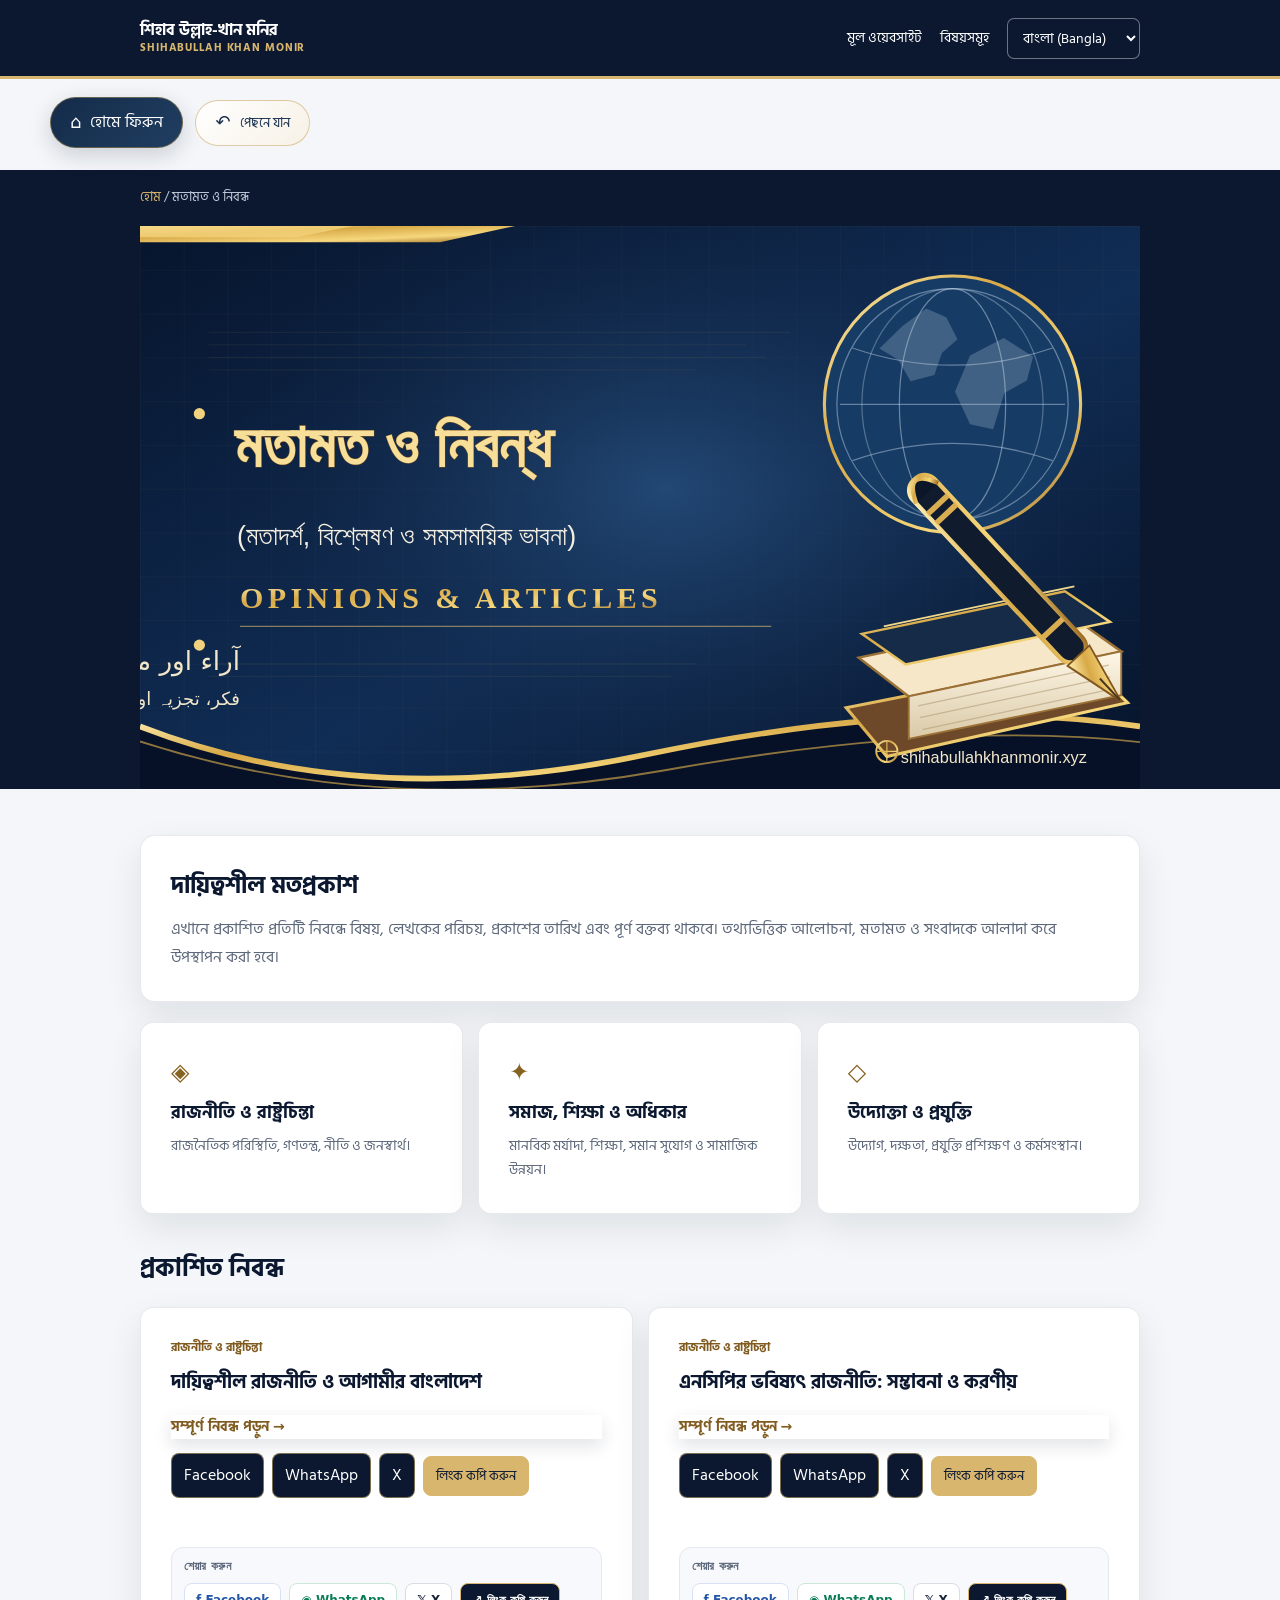
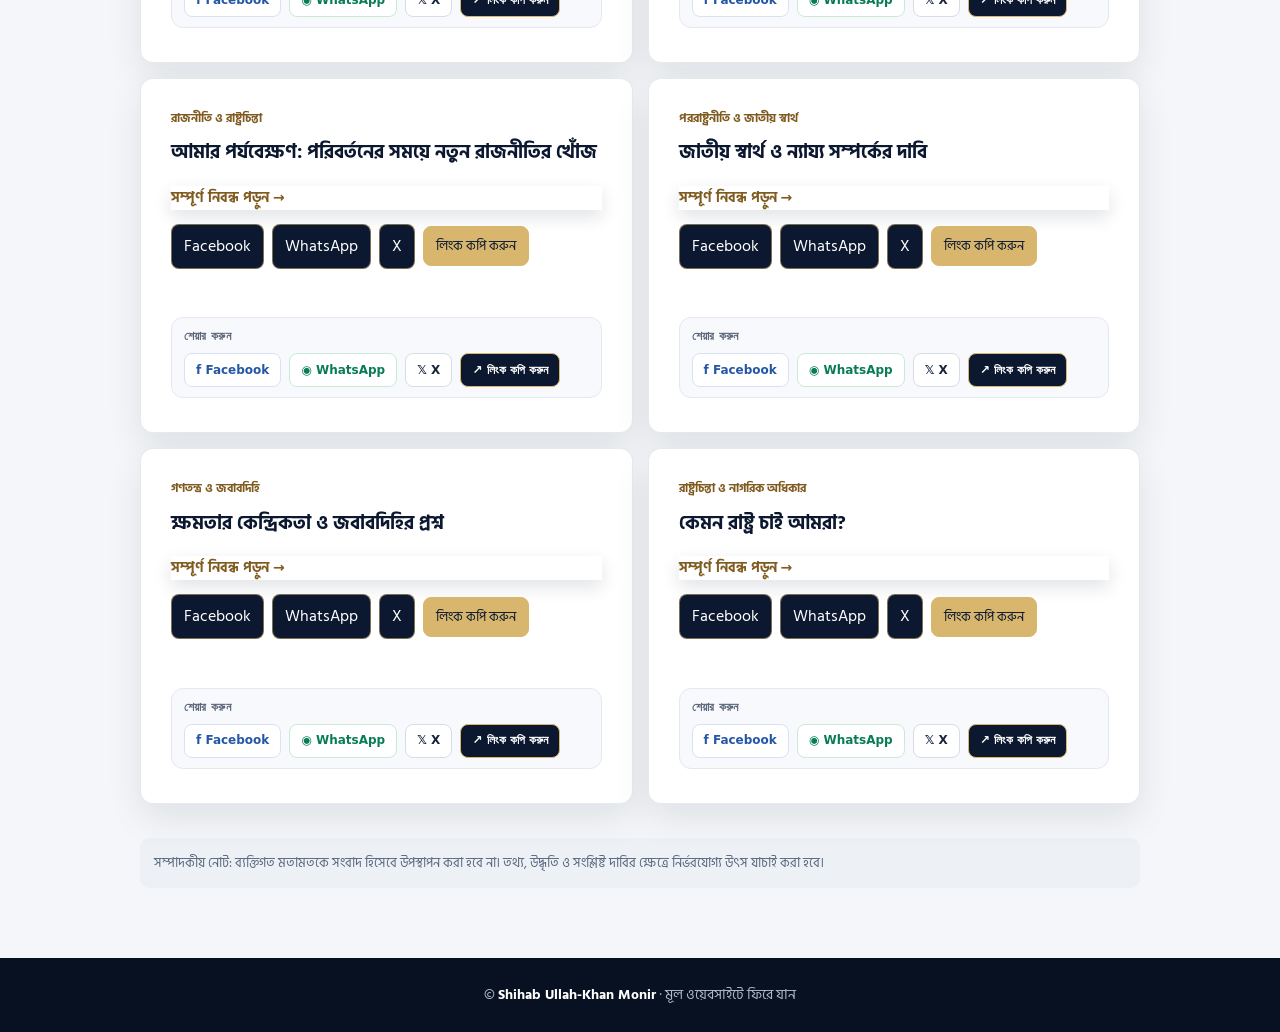
==== commit f104b342: "Add social sharing and improve share preview metadata" ====
--- a/blog/index.html
+++ b/blog/index.html
@@ -19,7 +19,7 @@
 <meta property="og:url" content="https://shihabullahkhanmonir.xyz/blog/">
 <meta property="og:image" content="https://i.ibb.co.com/jk6SGzb1/1bab89fd2b944e85a7464611a137924f-1.webp">
 <meta name="twitter:image" content="https://i.ibb.co.com/jk6SGzb1/1bab89fd2b944e85a7464611a137924f-1.webp">
-<meta name="twitter:card" content="summary">
+<meta name="twitter:card" content="summary_large_image">
 <meta name="theme-color" content="#0b1830">
 <title>মতামত ও নিবন্ধ | Shihab Ullah-Khan Monir</title>
 <script type="application/ld+json">
@@ -108,17 +108,20 @@
 .rtl .share-tools{direction:rtl;justify-content:flex-start}
 @media(max-width:560px){.share-tools{gap:6px}.share-tools a,.share-tools button{padding:8px 10px;font-size:12px}.galleryItem .share-tools{padding:0 10px 12px}}
 
+
+.article-card>.share-tools{grid-column:1/-1;min-width:0}
 </style>
-<meta property="og:title" content="মতামত ও নিবন্ধ | Shihab Ullah-Khan Monir">
-<meta property="og:description" content="রাজনীতি, সমাজ, শিক্ষা ও উদ্যোক্তা-উন্নয়ন নিয়ে লেখা ও বিশ্লেষণ।">
-<meta property="og:image" content="https://i.ibb.co.com/jk6SGzb1/1bab89fd2b944e85a7464611a137924f-1.webp">
-<meta property="og:url" content="https://shihabullahkhanmonir.xyz/blog/">
-<meta name="twitter:card" content="summary_large_image">
-<meta name="twitter:title" content="মতামত ও নিবন্ধ | Shihab Ullah-Khan Monir">
-<meta name="twitter:description" content="রাজনীতি, সমাজ, শিক্ষা ও উদ্যোক্তা-উন্নয়ন নিয়ে লেখা ও বিশ্লেষণ।">
-<meta name="twitter:image" content="https://i.ibb.co.com/jk6SGzb1/1bab89fd2b944e85a7464611a137924f-1.webp">
+
+
+
+
+
+
+
+
 <meta property="og:site_name" content="Shihab Ullah-Khan Monir">
 <meta property="og:image:alt" content="Shihab Ullah-Khan Monir">
+  <link rel="stylesheet" href="/assets/share.css">
 </head>
 <body>
 <header><div class="wrap nav"><a class="brand" href="../">শিহাব উল্লাহ-খান মনির<small>SHIHABULLAH KHAN MONIR</small></a><nav class="navlinks"><a href="../" data-bn="মূল ওয়েবসাইট" data-ur="مرکزی ویب سائٹ" data-en="Home" data-ar="الرئيسية" data-ar="الرئيسية">মূল ওয়েবসাইট</a><a href="#topics" data-bn="বিষয়সমূহ" data-ur="موضوعات" data-en="Topics" data-ar="الموضوعات">বিষয়সমূহ</a><select id="lang" class="lang notranslate" aria-label="ভাষা নির্বাচন করুন" translate="no"><option value="bn" translate="no" class="notranslate">বাংলা (Bangla)</option><option value="en" translate="no" class="notranslate">English</option><option value="ur" translate="no" class="notranslate">اردو (Urdu)</option><option value="ar" translate="no" class="notranslate">العربية (Arabic)</option></select></nav></div></header><div class="page-backbar" aria-label="Page navigation"><a class="page-back-home" href="/"><span class="back-icon" aria-hidden="true">⌂</span><span data-bn="হোমে ফিরুন" data-en="Back to Home" data-ar="العودة إلى الصفحة الرئيسية" data-ar="العودة إلى الصفحة الرئيسية" data-ur="مرکزی صفحے پر واپس جائیں">হোমে ফিরুন</span></a><button class="page-back-previous" type="button" data-go-back><span class="back-icon" aria-hidden="true">↶</span><span data-bn="পেছনে যান" data-en="Go Back" data-ar="رجوع" data-ar="رجوع" data-ur="پیچھے جائیں">পেছনে যান</span></button></div>
@@ -164,47 +167,47 @@
 
 /* Share published articles, news and gallery media */
 (function(){
-  const lang=()=>({bn:{fb:"Facebook",wa:"WhatsApp",x:"X",copy:"লিংক কপি করুন",copied:"লিংক কপি হয়েছে",failed:"লিংক কপি করা যায়নি",native:"শেয়ার করুন"},en:{fb:"Facebook",wa:"WhatsApp",x:"X",copy:"Copy link",copied:"Link copied",failed:"Could not copy link",native:"Share"},ur:{fb:"Facebook",wa:"WhatsApp",x:"X",copy:"لنک کاپی کریں",copied:"لنک کاپی ہو گیا",failed:"لنک کاپی نہیں ہو سکا",native:"شیئر کریں"},ar:{fb:"Facebook",wa:"WhatsApp",x:"X",copy:"نسخ الرابط",copied:"تم نسخ الرابط",failed:"تعذر نسخ الرابط",native:"مشاركة"}}[document.documentElement.lang]||{fb:"Facebook",wa:"WhatsApp",x:"X",copy:"Copy link",copied:"Link copied",failed:"Could not copy link",native:"Share"});
-  const absolute=(value)=>{try{return new URL(value,location.href).href}catch(e){return location.href}};
+  const labels=()=>({bn:{fb:"Facebook",wa:"WhatsApp",x:"X",copy:"লিংক কপি করুন",copied:"লিংক কপি হয়েছে",failed:"লিংক কপি করা যায়নি",native:"শেয়ার করুন"},en:{fb:"Facebook",wa:"WhatsApp",x:"X",copy:"Copy link",copied:"Link copied",failed:"Could not copy link",native:"Share"},ur:{fb:"Facebook",wa:"WhatsApp",x:"X",copy:"لنک کاپی کریں",copied:"لنک کاپی ہو گیا",failed:"لنک کاپی نہیں ہو سکا",native:"شیئر کریں"},ar:{fb:"Facebook",wa:"WhatsApp",x:"X",copy:"نسخ الرابط",copied:"تم نسخ الرابط",failed:"تعذر نسخ الرابط",native:"مشاركة"}}[document.documentElement.lang]||{fb:"Facebook",wa:"WhatsApp",x:"X",copy:"Copy link",copied:"Link copied",failed:"Could not copy link",native:"Share"});
+  const absolute=value=>{try{return new URL(value,location.href).href}catch(e){return location.href}};
   const pageUrl=absolute(document.querySelector('link[rel="canonical"]')?.href||location.href);
   const pageTitle=document.querySelector('meta[property="og:title"]')?.content||document.title;
   function makeToolbar(title,url,kind){
-    const t=lang(),u=absolute(url),label=title||pageTitle;
+    const u=absolute(url),label=title||pageTitle,t=labels();
     const box=document.createElement("div");box.className="share-tools";box.setAttribute("aria-label","Share this content");
-    const link=(text,href,cls)=>{const a=document.createElement("a");a.textContent=text;a.href=href;a.target="_blank";a.rel="noopener noreferrer";if(cls)a.className=cls;return a};
-    const fb=link(t.fb,"https://www.facebook.com/sharer/sharer.php?u="+encodeURIComponent(u));
-    const wa=link(t.wa,"https://api.whatsapp.com/send?text="+encodeURIComponent(label+" "+u));
-    const x=link(t.x,"https://twitter.com/intent/tweet?text="+encodeURIComponent(label)+"&url="+encodeURIComponent(u));
-    const copy=document.createElement("button");copy.type="button";copy.className="share-copy";copy.textContent=t.copy;
+    const link=(key,href)=>{const a=document.createElement("a");a.dataset.shareLabel=key;a.textContent=t[key];a.href=href;a.target="_blank";a.rel="noopener noreferrer";return a};
+    const fb=link("fb","https://www.facebook.com/sharer/sharer.php?u="+encodeURIComponent(u));
+    const wa=link("wa","https://api.whatsapp.com/send?text="+encodeURIComponent(label+" "+u));
+    const x=link("x","https://twitter.com/intent/tweet?text="+encodeURIComponent(label)+"&url="+encodeURIComponent(u));
+    const copy=document.createElement("button");copy.type="button";copy.className="share-copy";copy.dataset.shareLabel="copy";copy.textContent=t.copy;
+    const status=document.createElement("span");status.className="share-status";status.setAttribute("role","status");status.setAttribute("aria-live","polite");
     copy.addEventListener("click",async()=>{
       let ok=false;try{if(navigator.clipboard&&window.isSecureContext){await navigator.clipboard.writeText(u);ok=true}}catch(e){}
       if(!ok){try{const field=document.createElement("textarea");field.value=u;field.setAttribute("readonly","");field.style.position="fixed";field.style.opacity="0";document.body.appendChild(field);field.select();ok=document.execCommand("copy");field.remove()}catch(e){}}
-      status.textContent=ok?t.copied:t.failed;
+      status.textContent=ok?labels().copied:labels().failed;
     });
     box.append(fb,wa,x,copy);
-    if(navigator.share){const native=document.createElement("button");native.type="button";native.className="share-native";native.textContent=t.native;native.addEventListener("click",async()=>{try{await navigator.share({title:label,text:label,url:u})}catch(e){}});box.append(native)}
-    const status=document.createElement("span");status.className="share-status";status.setAttribute("role","status");status.setAttribute("aria-live","polite");box.append(status);
-    box.dataset.shareKind=kind||"page";return box;
+    if(navigator.share){const native=document.createElement("button");native.type="button";native.className="share-native";native.dataset.shareLabel="native";native.textContent=t.native;native.addEventListener("click",async()=>{try{await navigator.share({title:label,text:label,url:u})}catch(e){}});box.append(native)}
+    box.append(status);box.dataset.shareKind=kind||"page";return box;
   }
-  document.querySelectorAll(".article-card,.home-article-card").forEach(card=>{
+  document.querySelectorAll(".article-card").forEach(card=>{
     if(card.querySelector(".share-tools"))return;
-    const target=card.querySelector('h2 a[href],h3 a[href],a[href]');
-    if(!target)return;
-    const heading=card.querySelector("h2,h3");
-    const title=heading?.textContent?.trim()||target.textContent.trim()||pageTitle;
+    const target=card.querySelector('h2 a[href],h3 a[href],a[href]');if(!target)return;
+    const title=card.querySelector("h2,h3")?.textContent?.trim()||target.textContent.trim()||pageTitle;
     card.append(makeToolbar(title,target.href,"article"));
+  });
+  document.querySelectorAll(".home-article-card").forEach(card=>{
+    if(card.nextElementSibling?.classList.contains("share-tools"))return;
+    const title=card.querySelector("strong")?.textContent?.trim()||card.textContent.trim()||pageTitle;
+    card.insertAdjacentElement("afterend",makeToolbar(title,card.href,"article"));
   });
   document.querySelectorAll("article.article,.article").forEach(article=>{
     if(article.querySelector(".share-tools"))return;
-    const heading=article.querySelector("h1");
-    if(!heading)return;
-    const bar=makeToolbar(pageTitle,pageUrl,"article");
-    heading.insertAdjacentElement("afterend",bar);
+    const heading=article.querySelector("h1");if(!heading)return;
+    heading.insertAdjacentElement("afterend",makeToolbar(pageTitle,pageUrl,"article"));
   });
   document.querySelectorAll(".galleryItem").forEach(item=>{
     if(item.querySelector(".share-tools"))return;
-    const img=item.querySelector("img");
-    const video=item.querySelector("video");
+    const img=item.querySelector("img"),video=item.querySelector("video");
     const mediaUrl=img?.currentSrc||img?.src||video?.currentSrc||video?.src||pageUrl;
     const caption=item.querySelector("figcaption")?.textContent?.trim()||img?.alt||video?.title||pageTitle;
     item.append(makeToolbar(caption,mediaUrl,"media"));
@@ -215,8 +218,11 @@
     const mediaUrl=video.currentSrc||video.src||video.querySelector("source")?.src||pageUrl;
     parent.append(makeToolbar(video.getAttribute("aria-label")||video.title||pageTitle,mediaUrl,"video"));
   });
+  const refreshLabels=()=>document.querySelectorAll(".share-tools [data-share-label]").forEach(el=>{const key=el.dataset.shareLabel;el.textContent=labels()[key]||key});
+  new MutationObserver(refreshLabels).observe(document.documentElement,{attributes:true,attributeFilter:["lang"]});
 })();
 
 </script>
+  <script src="/assets/share.js" defer></script>
 </body>
 </html>
--- a/assets/share.css
+++ b/assets/share.css
@@ -0,0 +1,18 @@
+/* Social sharing controls — navy and gold site theme */
+.shareBar{display:flex;flex-wrap:wrap;align-items:center;gap:8px;margin:16px 0 4px;padding:10px 12px;border:1px solid #e4e8ef;border-radius:12px;background:#f8f9fc;direction:ltr}
+.shareBar[data-share-kind="media"]{margin:10px 0 2px;padding:8px 10px;gap:7px}
+.shareLabel{flex:0 0 100%;color:#5d687a;font:600 12px/1.4 system-ui,-apple-system,sans-serif;letter-spacing:.02em}
+.shareAction{appearance:none;-webkit-appearance:none;display:inline-flex;align-items:center;justify-content:center;gap:6px;min-height:34px;padding:7px 11px;border:1px solid #dce2eb;border-radius:8px;background:#fff;color:#142b4a;font:600 12px/1.2 system-ui,-apple-system,sans-serif;text-decoration:none;cursor:pointer;transition:background .16s ease,border-color .16s ease,transform .16s ease}
+.shareAction:hover{background:#fff8e8;border-color:#d8b66e;transform:translateY(-1px)}
+.shareAction:focus-visible{outline:3px solid #d8b66e;outline-offset:2px}
+.shareAction.facebook{border-color:#d8e2f5;color:#2456a6}
+.shareAction.whatsapp{border-color:#cce9d7;color:#087c54}
+.shareAction.xshare{border-color:#d8dde5;color:#18243a}
+.shareAction.copy{border-color:#d8b66e;background:#0b1830;color:#fff}
+.shareAction.native{border-color:#d8b66e;color:#805b20}
+.shareToast{position:fixed;z-index:9999;left:50%;bottom:24px;transform:translate(-50%,12px);max-width:min(90vw,420px);padding:11px 16px;border:1px solid #d8b66e;border-radius:10px;background:#0b1830;color:#fff;box-shadow:0 10px 30px #07112135;font:600 13px/1.45 system-ui,-apple-system,sans-serif;text-align:center;opacity:0;visibility:hidden;transition:opacity .18s ease,transform .18s ease,visibility .18s ease}
+.shareToast.is-visible{opacity:1;visibility:visible;transform:translate(-50%,0)}
+.galleryItem .shareBar{width:100%}
+.rtl .shareBar{direction:ltr;text-align:left}
+@media(max-width:560px){.shareBar{gap:7px;padding:9px}.shareAction{flex:1 1 auto;min-height:36px;padding:8px 9px;font-size:11px}.shareLabel{font-size:11px}}
+@media(prefers-reduced-motion:reduce){.shareAction,.shareToast{transition:none}}
